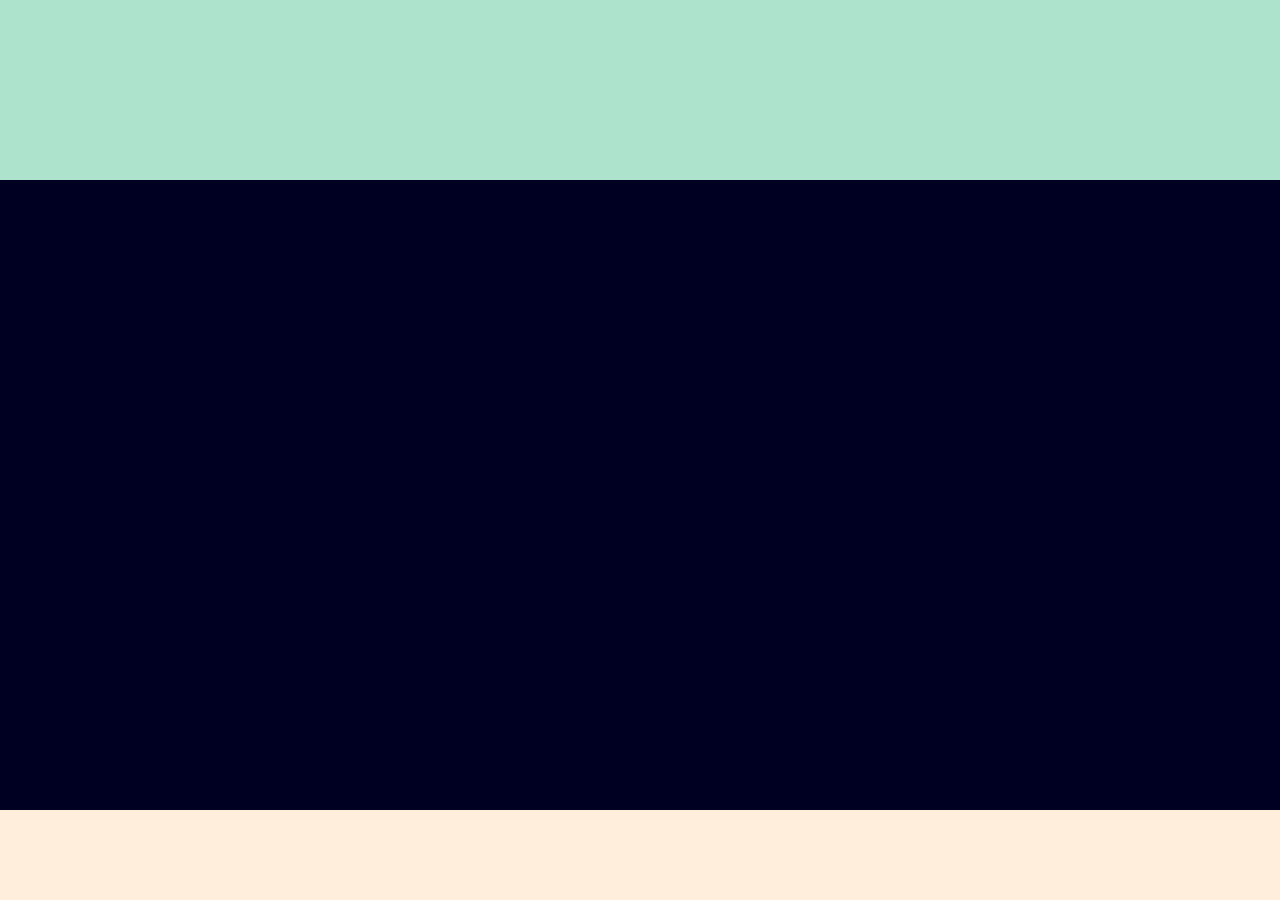
==== contacto.html @ 68c68ca0 "feat: :lipstick: cuestionario" ====
<!DOCTYPE html>
<html lang="es">
<head>
    <meta charset="UTF-8">
    <meta name="viewport" content="width=device-width, initial-scale=1.0">
    <title>Document</title>
    <link rel="stylesheet" href="./contacto_styles.css">
</head>
<body class="grid_general">
    <header class="header">
        


    </header>

    <main class="main">

    </main>

    <footer class="footer">

    </footer>
    
</body>
</html>
---- contacto_styles.css ----
:root{
    --cherry:#ade3cc;
    --blue-dark:#000022;
    --white-old:#FFEEDB;
    --blue-clear:#cd9ce0;
    --Terracota:#B26E63;
    --gris:#b2b2b2;

}

* {
  margin: 0;
  padding: 0;
  box-sizing: border-box;
}

.grid_general {
    display:grid;
    grid-template-areas: 
    "header"
    "main"
    "footer"
    ;
}

.header{
    grid-area: header;
    height: 20vh;
    background: #ade3cc;
}



main{
    grid-area: main;
    height: 70vh;
    background: #000022;
}



.footer{
    grid-area: footer;
    height: 10vh;
    background: #FFEEDB;
}
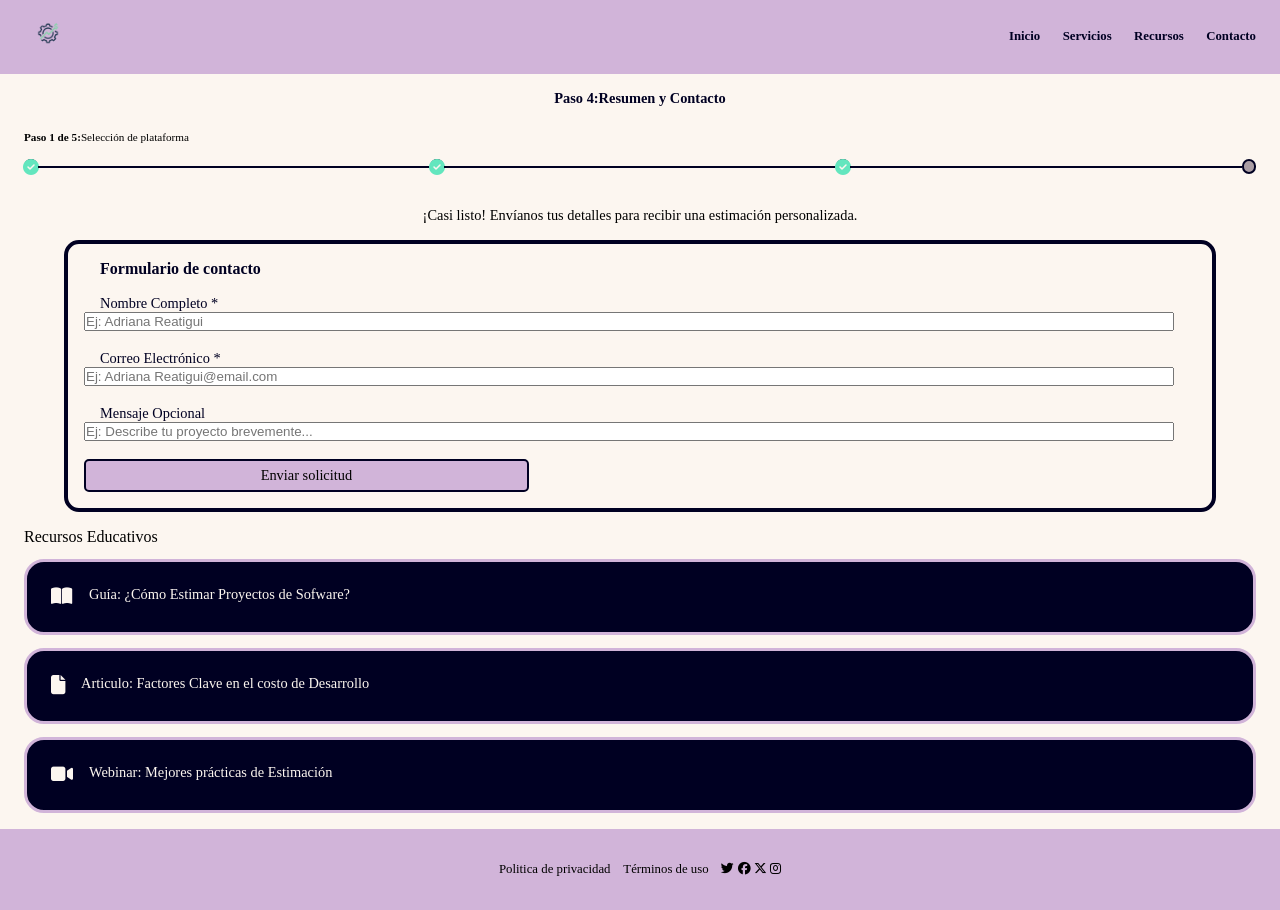
==== commit c0badeec: "feat: :sparkles: contacto y resultados" ====
--- a/contacto.html
+++ b/contacto.html
@@ -3,21 +3,115 @@
 <head>
     <meta charset="UTF-8">
     <meta name="viewport" content="width=device-width, initial-scale=1.0">
-    <title>Document</title>
+    <title>Contacto</title>
     <link rel="stylesheet" href="./contacto_styles.css">
+    <link rel="stylesheet" href="https://cdnjs.cloudflare.com/ajax/libs/font-awesome/6.5.1/css/all.min.css">
+
 </head>
 <body class="grid_general">
     <header class="header">
-        
+        <section class="header_container">
 
+            <div class="header_logo"></div>
 
+            <div class="header_nav">
+
+                <nav class="nav">
+                    <ol>
+                        <li><a href="./hola.html" target="_self" class="nav_text"><strong>Inicio</strong></a></li>
+                        <li><a href="./hola.html" target="_self" class="nav_text"><strong>Servicios</strong></a></li>
+                        <li><a href="./hola.html" target="_self" class="nav_text"><strong>Recursos</strong></a></li>
+                        <li><a href="./hola.html" target="_self" class="nav_text"><strong>Contacto</strong></a></li>
+                    </ol>
+                </nav>
+            </div>
+        </section>
     </header>
 
     <main class="main">
 
+        <section class="main_container">
+
+            <div class="main_title"><h1 class="title">Paso 4:Resumen y Contacto</h1></div>
+            <div class="main_pasos">
+                <p><strong>Paso 1 de 5:</strong>Selección de plataforma</p>
+                <div class="pasos_seleccion">
+                    <div class="circulo">
+                        <i class="fa-sharp fa-solid fa-circle-check" style="color: rgb(99, 230, 190);"></i>
+                    </div>
+                    <div class="linea"></div>
+                    <div class="circulo">
+                        <i class="fa-sharp fa-solid fa-circle-check" style="color: rgb(99, 230, 190);"></i>
+                    </div>
+                    <div class="linea"></div>
+                    <div class="circulo">
+                        <i class="fa-sharp fa-solid fa-circle-check" style="color: rgb(99, 230, 190);"></i>
+                    </div>
+                    <div class="linea"></div>
+                    <div class="circulo2"></div>
+                </div> 
+            </div>
+
+            <div class="main_text">
+                <p>¡Casi listo! Envíanos tus detalles para recibir una estimación personalizada.</p>
+            </div>
+            <div class="main_form">
+                
+                <form class="form">
+                    <h2 class="title_form">Formulario de contacto</h2>
+
+                    <div>
+                        <label for="" class="text_form">Nombre Completo * <br></label>
+                        <input type="text" class="box" placeholder="Ej: Adriana Reatigui"><br>
+                    </div>
+                    <div>
+                        <label for="" class="text_form">Correo Electrónico * <br></label>
+                        <input type="text" class="box" placeholder="Ej: Adriana Reatigui@email.com"><br>
+                    </div>
+                    <div>
+                        <label for="" class="text_form">Mensaje Opcional <br></label>
+                        <input type="text" class="box"placeholder="Ej: Describe tu proyecto brevemente..."><br>
+                    </div>
+                    <div class="form_enviar">Enviar solicitud</div>
+                </form>
+            </div>
+
+            <div>
+                <div class="resources">
+                    <div><p>Recursos Educativos</p></div>
+                    <div class="card">
+                        <div class="card_logo"><i class="fa-solid fa-book-open"></i></div>
+                        <div><p>Guía: ¿Cómo Estimar Proyectos de Sofware? </p></div>
+                    </div>
+                    <div class="card">
+                        <div class="card_logo"><i class="fa-solid fa-file"></i></div>
+                        <div>Articulo: Factores Clave en el costo de Desarrollo </div>
+
+                    </div>
+                    <div class="card">
+                        <div class="card_logo"><i class="fa-solid fa-video"></i></div>
+                        <div>Webinar: Mejores prácticas de Estimación </div>
+                    </div>
+                </div>
+            </div>
+
+        </section>
+
+
     </main>
+    <section class="main_auxiliar"></section>
 
     <footer class="footer">
+        <div class="footer_container">
+            <div class="footer_text"><p>Politica de privacidad</p></div>
+            <div class="footer_text"><p>Términos de uso</p></div>
+            <div class="footer_icon">
+                <i class="fa-brands fa-twitter"></i>
+                <i class="fa-brands fa-facebook"></i>
+                <i class="fa-brands fa-x-twitter"></i>
+                <i class="fa-brands fa-instagram"></i>
+            </div>
+        </div>
 
     </footer>
     
--- a/contacto_styles.css
+++ b/contacto_styles.css
@@ -1,21 +1,25 @@
 :root{
-    --cherry:#ade3cc;
+    --cherry:#a5f8df;
     --blue-dark:#000022;
-    --white-old:#FFEEDB;
+    --white-old:#fcf6f0;
     --blue-clear:#cd9ce0;
-    --Terracota:#B26E63;
-    --gris:#b2b2b2;
-
-}
-
-* {
+    --Terracota:#d1b4d9;
+    --gris:#aa9da4;
+
+}
+
+*{
   margin: 0;
   padding: 0;
   box-sizing: border-box;
 }
 
+
+
 .grid_general {
+    min-height: 100vh;
     display:grid;
+    grid-template-rows: auto 1fr auto;
     grid-template-areas: 
     "header"
     "main"
@@ -25,22 +29,214 @@
 
 .header{
     grid-area: header;
-    height: 20vh;
-    background: #ade3cc;
-}
-
-
+    background: var(--Terracota);
+}
+
+.header_container{
+    display: flex;
+    flex-direction: row;
+    justify-content: space-between;
+    align-items: center;
+    width: 100%;
+    height: 100%;
+    padding: 0.8rem 1.5rem;
+}
+
+.header_logo{
+    width: 3rem;
+    height: 3rem;
+    flex-shrink: 0;
+    background-image: url(./assets/logo.png);
+    background-position: center;
+    background-size: cover;
+    background-repeat: no-repeat;    
+}
+
+
+
+.nav ol{
+    display: flex;
+    flex-direction: row;
+    gap: 1.4rem;
+    list-style: none;
+    font-size: 0.8rem;
+}
+
+.nav_text{
+    text-decoration: none;
+    color: var(--blue-dark);
+    
+}
 
 main{
     grid-area: main;
-    height: 70vh;
+    width: 100%;
     background: #000022;
 }
 
-
+.main_container{
+    width: 100%;
+    display: flex;
+    flex-direction: column;
+    background: var(--white-old);
+}
+
+.main_title{
+    text-align: center;
+    font-size: 0.6rem;
+    padding-top: 1rem;
+    color: var(--blue-dark);
+    display:flex;
+    align-items: end;
+    justify-content: center;
+    
+}
+
+.main_pasos p{
+    font-size: 0.7rem;
+    padding: 1.5rem 1.5rem 0 1.5rem;
+}
+
+.pasos_seleccion{
+    width: 100%;
+    height: 2rem;
+    background: ;
+    display:flex;
+    justify-content: space-around;
+    align-items: center;
+    padding:1.5rem;
+
+}
+
+.circulo{
+    width: 0.9rem;
+    height: 0.9rem;
+    border-radius: 50%;
+    background-color: var(--white-old);
+    border: 2px solid var(--blue-dark);
+    font-size: 1rem;
+    display: flex;
+    justify-content: center;
+    align-items: center;
+    
+}
+
+.circulo2{
+    width: 0.9rem;
+    height: 0.9rem;
+    border-radius: 50%;
+    background-color: var(--gris);
+    border: 2px solid var(--blue-dark);
+    font-size: 1rem;
+    display: flex;
+    justify-content: center;
+    align-items: center;
+}
+
+.main_text{
+
+    text-align: center;
+    font-size: 0.9rem;
+    padding:1rem;
+}
+
+.linea{
+    height: 2px;
+    background-color:var(--blue-dark);
+    content:'';
+    flex:1;
+    background-color: var(--blue-dark);
+}
+
+.main_form{
+    background: var(--white-old);
+    display: flex;
+    justify-content: center;
+    align-items: center;
+}
+
+.form{
+    width: 90%;
+    height: 90%;
+    background: var(--white-old);
+    border: 4px solid var(--blue-dark);
+    border-radius: 15px;
+    display: flex;
+    flex-direction: column;
+    justify-content: center;
+    padding: 1rem;
+    
+}
+
+.title_form{
+    color: var(--blue-dark);
+    font-size: 1rem;
+    padding:0 1rem 1rem 1rem;
+}
+
+.text_form{
+    color:var(--blue-dark);
+    padding: 1rem;
+    font-size: 0.9rem;
+}
+
+.box{
+    display: flex;
+    justify-content: center;
+    width: 98%;
+    
+}
+
+.form_enviar{
+    width: 40%;
+    border: 2px solid var(--blue-dark);
+    font-size: 0.9rem;
+    text-align: center;
+    background: var(--Terracota);
+    border-radius: 5px;
+    padding: 0.4rem 0;
+    cursor: pointer;
+}
+
+.resources{
+    display: flex;
+    flex-direction: column;
+    gap: 0.8rem;
+    padding: 1rem 1.5rem;
+
+}
+
+.card{
+    display: flex;
+    gap:1rem;
+    width:100%;
+    height: 100%;
+    background-color: var(--blue-dark);
+    padding: 1.5rem;
+    border: 3px solid var(--Terracota);
+    color:var(--white-old);
+    border-radius: 20px;
+    font-size: 0.9rem;
+
+}
+
+.card_logo{
+    font-size: 1.2rem;
+}
 
 .footer{
     grid-area: footer;
-    height: 10vh;
-    background: #FFEEDB;
+    height: 9vh;
+    background: var(--Terracota);
+    display: flex;
+    align-items: center;
+    justify-content: center;
+}
+
+.footer_container{
+    display: flex;
+    justify-content: center;
+    align-items: center;
+    gap:0.8rem;
+    font-size: 0.8rem;
 }
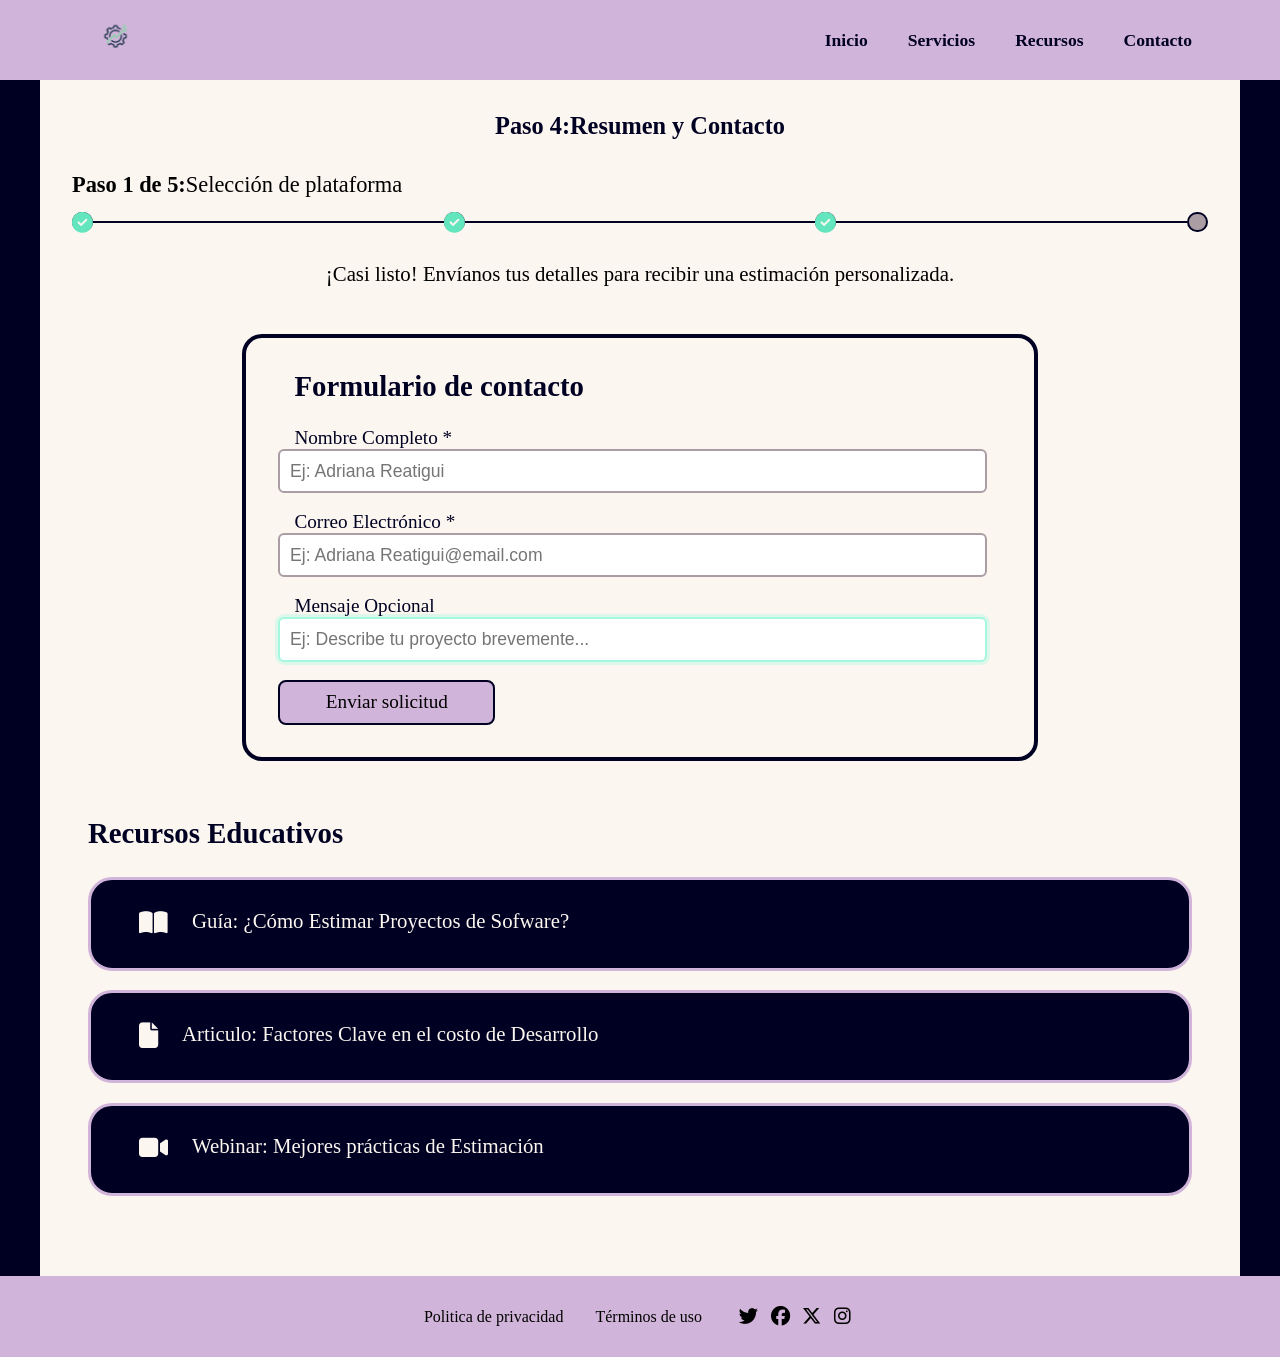
==== commit 3b82e7a9: "feat: :lipstick: responsive" ====
--- a/contacto.html
+++ b/contacto.html
@@ -32,8 +32,8 @@
 
         <section class="main_container">
 
-            <div class="main_title"><h1 class="title">Paso 4:Resumen y Contacto</h1></div>
-            <div class="main_pasos">
+            <section class="main_title"><h1 class="title">Paso 4:Resumen y Contacto</h1></section>
+            <section class="main_pasos">
                 <p><strong>Paso 1 de 5:</strong>Selección de plataforma</p>
                 <div class="pasos_seleccion">
                     <div class="circulo">
@@ -50,23 +50,23 @@
                     <div class="linea"></div>
                     <div class="circulo2"></div>
                 </div> 
-            </div>
+            </section>
 
-            <div class="main_text">
+            <section class="main_text">
                 <p>¡Casi listo! Envíanos tus detalles para recibir una estimación personalizada.</p>
-            </div>
-            <div class="main_form">
+            </section>
+            <section class="main_form">
                 
                 <form class="form">
                     <h2 class="title_form">Formulario de contacto</h2>
 
                     <div>
                         <label for="" class="text_form">Nombre Completo * <br></label>
-                        <input type="text" class="box" placeholder="Ej: Adriana Reatigui"><br>
+                        <input type="text" class="box" required placeholder="Ej: Adriana Reatigui"><br>
                     </div>
                     <div>
                         <label for="" class="text_form">Correo Electrónico * <br></label>
-                        <input type="text" class="box" placeholder="Ej: Adriana Reatigui@email.com"><br>
+                        <input type="text" class="box" required placeholder="Ej: Adriana Reatigui@email.com"><br>
                     </div>
                     <div>
                         <label for="" class="text_form">Mensaje Opcional <br></label>
@@ -74,23 +74,23 @@
                     </div>
                     <div class="form_enviar">Enviar solicitud</div>
                 </form>
-            </div>
+            </section>
 
             <div>
                 <div class="resources">
-                    <div><p>Recursos Educativos</p></div>
+                    <div class="resources_title"><p>Recursos Educativos</p></div>
                     <div class="card">
-                        <div class="card_logo"><i class="fa-solid fa-book-open"></i></div>
-                        <div><p>Guía: ¿Cómo Estimar Proyectos de Sofware? </p></div>
+                        <span class="card_logo"><i class="fa-solid fa-book-open"></i></span>
+                        <div class="text_resources"><p>Guía: ¿Cómo Estimar Proyectos de Sofware? </p></div>
                     </div>
                     <div class="card">
-                        <div class="card_logo"><i class="fa-solid fa-file"></i></div>
-                        <div>Articulo: Factores Clave en el costo de Desarrollo </div>
+                        <span class="card_logo"><i class="fa-solid fa-file"></i></span>
+                        <div class="text_resources"><p>Articulo: Factores Clave en el costo de Desarrollo</p></div>
 
                     </div>
                     <div class="card">
-                        <div class="card_logo"><i class="fa-solid fa-video"></i></div>
-                        <div>Webinar: Mejores prácticas de Estimación </div>
+                        <span class="card_logo"><i class="fa-solid fa-video"></i></span>
+                        <div class="text_resources"><p>Webinar: Mejores prácticas de Estimación</p></div>
                     </div>
                 </div>
             </div>
--- a/contacto_styles.css
+++ b/contacto_styles.css
@@ -1,38 +1,43 @@
-:root{
-    --cherry:#a5f8df;
-    --blue-dark:#000022;
-    --white-old:#fcf6f0;
-    --blue-clear:#cd9ce0;
-    --Terracota:#d1b4d9;
-    --gris:#aa9da4;
-
-}
-
-*{
-  margin: 0;
-  padding: 0;
-  box-sizing: border-box;
-}
-
-
-
+/* ════════════════════════════
+   VARIABLES Y RESET
+════════════════════════════ */
+:root {
+    --cherry: #a5f8df;
+    --blue-dark: #000022;
+    --white-old: #fcf6f0;
+    --blue-clear: #cd9ce0;
+    --Terracota: #d1b4d9;
+    --gris: #aa9da4;
+}
+
+* {
+    margin: 0;
+    padding: 0;
+    box-sizing: border-box;
+}
+
+/* ════════════════════════════
+   LAYOUT GENERAL
+════════════════════════════ */
 .grid_general {
     min-height: 100vh;
-    display:grid;
+    display: grid;
     grid-template-rows: auto 1fr auto;
-    grid-template-areas: 
-    "header"
-    "main"
-    "footer"
-    ;
-}
-
-.header{
+    grid-template-areas:
+        "header"
+        "main"
+        "footer";
+}
+
+/* ════════════════════════════
+   HEADER
+════════════════════════════ */
+.header {
     grid-area: header;
     background: var(--Terracota);
 }
 
-.header_container{
+.header_container {
     display: flex;
     flex-direction: row;
     justify-content: space-between;
@@ -42,19 +47,17 @@
     padding: 0.8rem 1.5rem;
 }
 
-.header_logo{
+.header_logo {
     width: 3rem;
     height: 3rem;
     flex-shrink: 0;
     background-image: url(./assets/logo.png);
     background-position: center;
     background-size: cover;
-    background-repeat: no-repeat;    
-}
-
-
-
-.nav ol{
+    background-repeat: no-repeat;
+}
+
+.nav ol {
     display: flex;
     flex-direction: row;
     gap: 1.4rem;
@@ -62,53 +65,59 @@
     font-size: 0.8rem;
 }
 
-.nav_text{
+.nav_text {
     text-decoration: none;
     color: var(--blue-dark);
-    
-}
-
-main{
+    /* AGREGADO: transición hover nav */
+    transition: opacity 0.2s ease;
+}
+
+/* AGREGADO: hover nav */
+.nav_text:hover {
+    opacity: 0.6;
+}
+
+/* ════════════════════════════
+   MAIN
+════════════════════════════ */
+main {
     grid-area: main;
     width: 100%;
     background: #000022;
 }
 
-.main_container{
+.main_container {
     width: 100%;
     display: flex;
     flex-direction: column;
     background: var(--white-old);
 }
 
-.main_title{
+.main_title {
     text-align: center;
     font-size: 0.6rem;
     padding-top: 1rem;
     color: var(--blue-dark);
-    display:flex;
+    display: flex;
     align-items: end;
     justify-content: center;
-    
-}
-
-.main_pasos p{
+}
+
+.main_pasos p {
     font-size: 0.7rem;
     padding: 1.5rem 1.5rem 0 1.5rem;
 }
 
-.pasos_seleccion{
+.pasos_seleccion {
     width: 100%;
     height: 2rem;
-    background: ;
-    display:flex;
+    display: flex;
     justify-content: space-around;
     align-items: center;
-    padding:1.5rem;
-
-}
-
-.circulo{
+    padding: 1.5rem;
+}
+
+.circulo {
     width: 0.9rem;
     height: 0.9rem;
     border-radius: 50%;
@@ -118,10 +127,9 @@
     display: flex;
     justify-content: center;
     align-items: center;
-    
-}
-
-.circulo2{
+}
+
+.circulo2 {
     width: 0.9rem;
     height: 0.9rem;
     border-radius: 50%;
@@ -133,31 +141,29 @@
     align-items: center;
 }
 
-.main_text{
-
+.main_text {
     text-align: center;
     font-size: 0.9rem;
-    padding:1rem;
-}
-
-.linea{
+    padding: 1rem;
+}
+
+.linea {
     height: 2px;
-    background-color:var(--blue-dark);
-    content:'';
-    flex:1;
+    content: '';
+    flex: 1;
     background-color: var(--blue-dark);
 }
 
-.main_form{
+/* ── Formulario ── */
+.main_form {
     background: var(--white-old);
     display: flex;
     justify-content: center;
     align-items: center;
 }
 
-.form{
+.form {
     width: 90%;
-    height: 90%;
     background: var(--white-old);
     border: 4px solid var(--blue-dark);
     border-radius: 15px;
@@ -165,29 +171,58 @@
     flex-direction: column;
     justify-content: center;
     padding: 1rem;
-    
-}
-
-.title_form{
+    /* AGREGADO: transición hover en el form */
+    transition: box-shadow 0.3s ease;
+}
+
+/* AGREGADO: hover suave en el formulario */
+.form:hover {
+    box-shadow: 0 6px 24px rgba(0, 0, 34, 0.15);
+}
+
+.title_form {
     color: var(--blue-dark);
     font-size: 1rem;
-    padding:0 1rem 1rem 1rem;
-}
-
-.text_form{
-    color:var(--blue-dark);
+    padding: 0 1rem 1rem 1rem;
+}
+
+.text_form {
+    color: var(--blue-dark);
     padding: 1rem;
     font-size: 0.9rem;
 }
 
-.box{
+.box {
     display: flex;
     justify-content: center;
     width: 98%;
-    
-}
-
-.form_enviar{
+    padding: 0.4rem;
+    /* AGREGADO: borde y transición en inputs */
+    border: 2px solid var(--gris);
+    border-radius: 6px;
+    outline: none;
+    transition: border-color 0.2s ease, box-shadow 0.2s ease;
+}
+
+/* Campo válido — cuando tiene contenido correcto */
+.box:valid {
+    border-color: var(--cherry);
+    box-shadow: 0 0 0 3px rgba(165, 248, 223, 0.35);
+}
+
+/* Campo inválido — cuando está vacío o mal escrito Y ya fue tocado */
+.box:invalid:not(:placeholder-shown) {
+    border-color: #e05c5c;
+    box-shadow: 0 0 0 3px rgba(224, 92, 92, 0.2);
+}
+
+/* AGREGADO: focus en inputs */
+.box:focus {
+    border-color: var(--blue-dark);
+    box-shadow: 0 0 0 3px rgba(0, 0, 34, 0.1);
+}
+
+.form_enviar {
     width: 40%;
     border: 2px solid var(--blue-dark);
     font-size: 0.9rem;
@@ -196,35 +231,86 @@
     border-radius: 5px;
     padding: 0.4rem 0;
     cursor: pointer;
-}
-
-.resources{
+    /* AGREGADO: transición hover botón enviar */
+    transition: transform 0.2s ease, box-shadow 0.2s ease, background 0.2s ease;
+    position: relative;
+    overflow: hidden;
+}
+
+/* AGREGADO: hover botón enviar */
+.form_enviar:hover {
+    transform: translateY(-2px);
+    box-shadow: 0 5px 15px rgba(0, 0, 34, 0.2);
+    background: var(--blue-clear);
+}
+
+.form_enviar:active {
+    transform: translateY(0);
+    box-shadow: none;
+}
+
+/* AGREGADO: brillo deslizante en botón enviar */
+.form_enviar::after {
+    content: '';
+    position: absolute;
+    top: 0;
+    left: -75%;
+    width: 50%;
+    height: 100%;
+    background: rgba(255, 255, 255, 0.2);
+    transform: skewX(-20deg);
+    transition: left 0.4s ease;
+}
+
+.form_enviar:hover::after {
+    left: 125%;
+}
+
+/* ── Recursos ── */
+.resources {
     display: flex;
     flex-direction: column;
     gap: 0.8rem;
     padding: 1rem 1.5rem;
-
-}
-
-.card{
-    display: flex;
-    gap:1rem;
-    width:100%;
-    height: 100%;
+}
+
+.resources_title p {
+    font-size: 1rem;
+    font-weight: 600;
+    color: var(--blue-dark);
+    padding-bottom: 0.3rem;
+}
+
+.card {
+    display: flex;
+    gap: 1rem;
+    width: 100%;
     background-color: var(--blue-dark);
     padding: 1.5rem;
     border: 3px solid var(--Terracota);
-    color:var(--white-old);
+    color: var(--white-old);
     border-radius: 20px;
     font-size: 0.9rem;
-
-}
-
-.card_logo{
+    /* AGREGADO: transición hover cards */
+    transition: transform 0.25s ease, box-shadow 0.25s ease, border-color 0.25s ease;
+    cursor: pointer;
+}
+
+/* AGREGADO: hover cards recursos */
+.card:hover {
+    transform: translateX(6px);
+    box-shadow: 0 6px 20px rgba(0, 0, 34, 0.25);
+    border-color: var(--cherry);
+}
+
+.card_logo {
     font-size: 1.2rem;
 }
 
-.footer{
+/* ════════════════════════════
+   FOOTER
+════════════════════════════ */
+.footer {
     grid-area: footer;
     height: 9vh;
     background: var(--Terracota);
@@ -233,10 +319,228 @@
     justify-content: center;
 }
 
-.footer_container{
-    display: flex;
-    justify-content: center;
-    align-items: center;
-    gap:0.8rem;
+.footer_container {
+    display: flex;
+    justify-content: center;
+    align-items: center;
+    gap: 0.8rem;
     font-size: 0.8rem;
+}
+
+/* AGREGADO: hover íconos footer */
+.footer_icon i {
+    margin: 0 0.3rem;
+    cursor: pointer;
+    transition: transform 0.2s ease, opacity 0.2s ease;
+}
+
+.footer_icon i:hover {
+    transform: scale(1.3);
+    opacity: 0.7;
+}
+
+/* ════════════════════════════
+   TABLET — min-width: 768px
+════════════════════════════ */
+@media (min-width: 768px) {
+
+    /* CORREGIDO: logo más pequeño para que no desborde */
+    .header {
+        min-height: 70px;
+        padding: 0;
+    }
+
+    .header_container {
+        padding: 0 2rem;
+        height: 100%;
+    }
+
+    .header_logo {
+        /* CORREGIDO: era 9rem, desbordaba el header */
+        width: 50px;
+        height: 50px;
+    }
+
+    .nav ol {
+        font-size: 1.2rem;
+    }
+
+    .main_title {
+        font-size: 1rem;
+    }
+
+    .main_pasos p {
+        font-size: 1.6rem;
+    }
+
+    .circulo {
+        font-size: 1.5rem;
+    }
+
+    .circulo2 {
+        font-size: 1.5rem;
+    }
+
+    .main_text p {
+        font-size: 1.4rem;
+    }
+
+    .title_form {
+        font-size: 1.5rem;
+    }
+
+    .text_form {
+        font-size: 1.2rem;
+    }
+
+    .box {
+        font-size: 1.1rem;
+    }
+
+    .form_enviar {
+        font-size: 1.2rem;
+    }
+
+    .card {
+        padding-left: 8rem;
+    }
+
+    .resources_title p {
+        font-size: 1.6rem;
+    }
+
+    .text_resources p {
+        font-size: 1.3rem;
+    }
+
+    /* CORREGIDO: era "font-size: 8rem," — coma en lugar de punto y coma, rompía el CSS */
+    .footer_text p {
+        font-size: 1.1rem;
+    }
+}
+
+/* ════════════════════════════
+   DESKTOP — min-width: 1024px
+   AGREGADO: este bloque es nuevo
+════════════════════════════ */
+@media (min-width: 1024px) {
+
+    .header {
+        min-height: 80px;
+    }
+
+    .header_container {
+        max-width: 1200px;
+        margin: 0 auto;
+        padding: 0 3rem;
+    }
+
+    .header_logo {
+        width: 55px;
+        height: 55px;
+    }
+
+    .nav ol {
+        font-size: 1.1rem;
+        gap: 2.5rem;
+    }
+
+    .main_container {
+        max-width: 1200px;
+        margin: 0 auto;
+        padding-bottom: 3rem;
+    }
+
+    .main_title {
+        font-size: 1.3rem;
+        padding-top: 2rem;
+    }
+
+    .main_pasos p {
+        font-size: 1.4rem;
+        padding: 2rem 2rem 0 2rem;
+    }
+
+    .pasos_seleccion {
+        padding: 1.5rem 2rem;
+    }
+
+    .circulo,
+    .circulo2 {
+        width: 1.3rem;
+        height: 1.3rem;
+        font-size: 1.3rem;
+    }
+
+    .main_text p {
+        font-size: 1.3rem;
+    }
+
+    /* En desktop el form y recursos van en dos columnas */
+    .main_form {
+        padding: 2rem;
+    }
+
+    .form {
+        width: 70%;
+        padding: 2rem;
+        border-radius: 20px;
+    }
+
+    .title_form {
+        font-size: 1.8rem;
+        padding: 0 1rem 1.5rem 1rem;
+    }
+
+    .text_form {
+        font-size: 1.2rem;
+    }
+
+    .box {
+        font-size: 1.1rem;
+        padding: 0.6rem;
+    }
+
+    .form_enviar {
+        font-size: 1.2rem;
+        width: 30%;
+        padding: 0.6rem 0;
+        border-radius: 8px;
+    }
+
+    .resources {
+        padding: 1.5rem 3rem 2rem 3rem;
+        gap: 1.2rem;
+    }
+
+    .resources_title p {
+        font-size: 1.8rem;
+        padding-bottom: 0.5rem;
+    }
+
+    .card {
+        padding: 1.8rem 3rem;
+        border-radius: 24px;
+        gap: 1.5rem;
+    }
+
+    .card_logo {
+        font-size: 1.6rem;
+    }
+
+    .text_resources p {
+        font-size: 1.3rem;
+    }
+
+    .footer_container {
+        gap: 2rem;
+    }
+
+    .footer_text p {
+        font-size: 1rem;
+    }
+
+    .footer_icon i {
+        font-size: 1.2rem;
+    }
 }
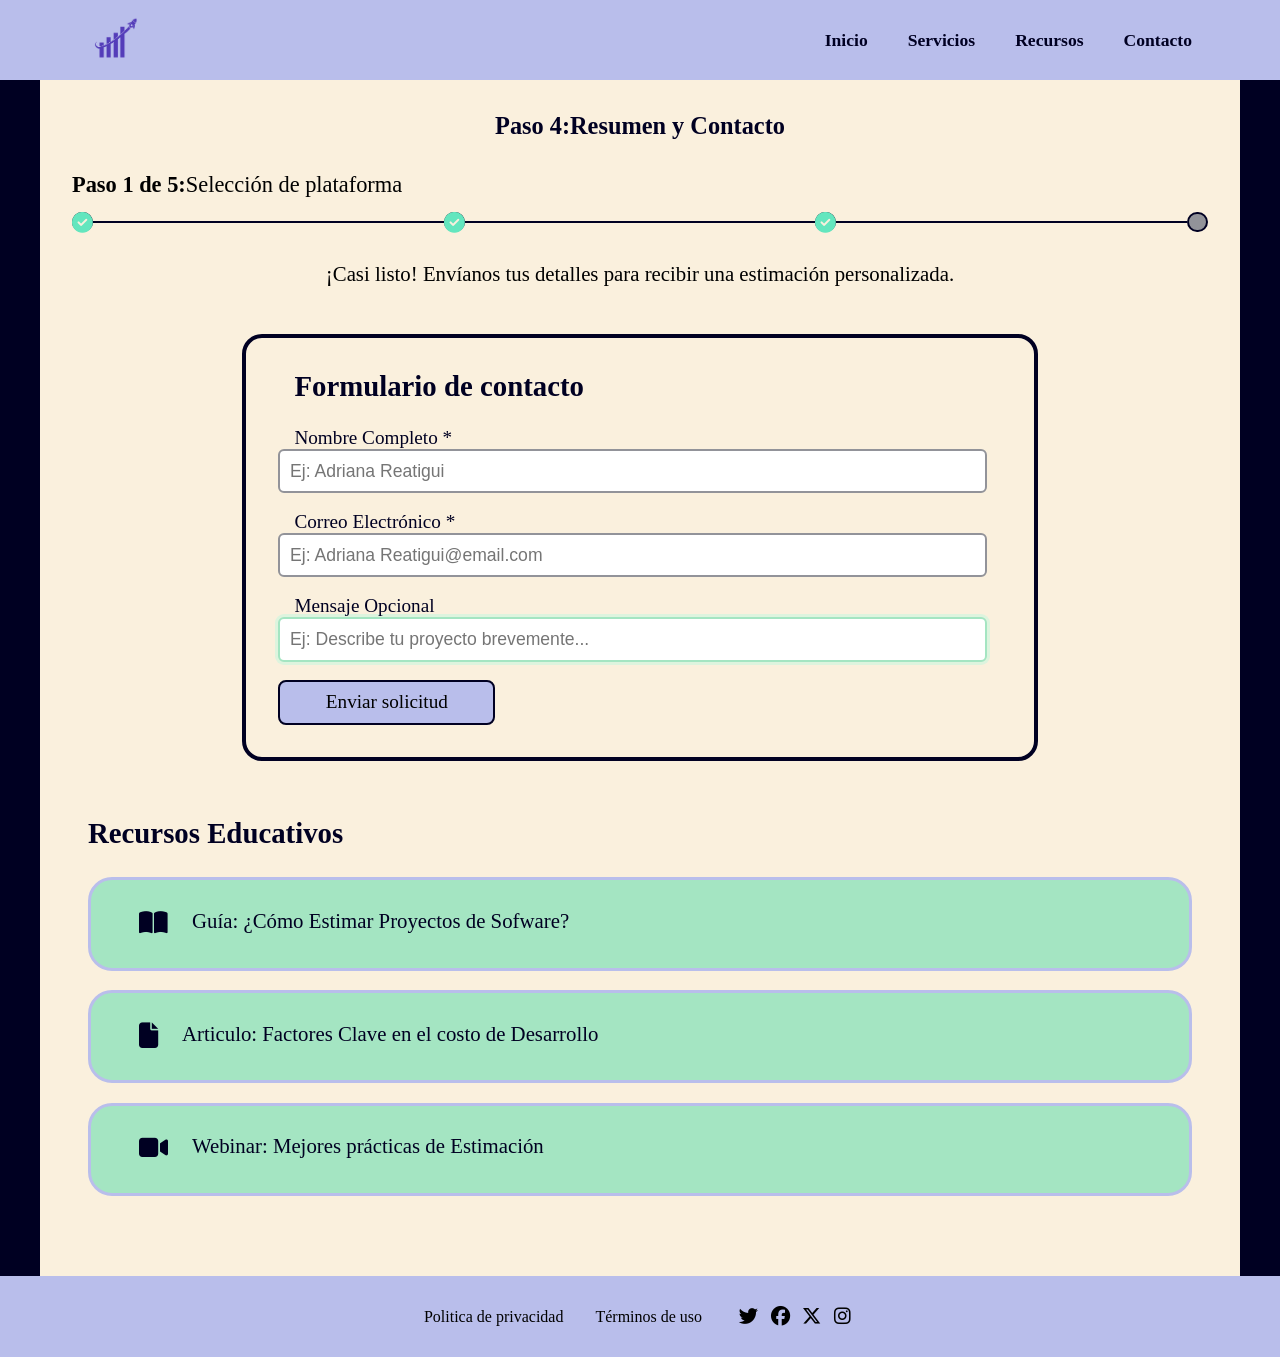
==== commit 3152c75e: "style: :lipstick:" ====
--- a/contacto.html
+++ b/contacto.html
@@ -18,10 +18,10 @@
 
                 <nav class="nav">
                     <ol>
-                        <li><a href="./hola.html" target="_self" class="nav_text"><strong>Inicio</strong></a></li>
-                        <li><a href="./hola.html" target="_self" class="nav_text"><strong>Servicios</strong></a></li>
-                        <li><a href="./hola.html" target="_self" class="nav_text"><strong>Recursos</strong></a></li>
-                        <li><a href="./hola.html" target="_self" class="nav_text"><strong>Contacto</strong></a></li>
+                        <li><a href="./index.html" target="_self" class="nav_text"><strong>Inicio</strong></a></li>
+                        <li><a href="./cuestionario.html" target="_self" class="nav_text"><strong>Servicios</strong></a></li>
+                        <li><a href="./resultados.html" target="_self" class="nav_text"><strong>Recursos</strong></a></li>
+                        <li><a href="./contacto.html" target="_self" class="nav_text"><strong>Contacto</strong></a></li>
                     </ol>
                 </nav>
             </div>
--- a/contacto_styles.css
+++ b/contacto_styles.css
@@ -1,13 +1,12 @@
-/* ════════════════════════════
-   VARIABLES Y RESET
-════════════════════════════ */
+/* VARIABLES Y RESET */
 :root {
-    --cherry: #a5f8df;
-    --blue-dark: #000022;
-    --white-old: #fcf6f0;
-    --blue-clear: #cd9ce0;
-    --Terracota: #d1b4d9;
-    --gris: #aa9da4;
+    --cherry:    #a4e5c2;  
+    --blue-dark: #000022;  
+    --white-old: #faf0dd;  
+    --blue-clear:#f2b8b8;  
+    --Terracota: #b9beeb;  
+    --gris:#929399;
+
 }
 
 * {
@@ -16,9 +15,7 @@
     box-sizing: border-box;
 }
 
-/* ════════════════════════════
-   LAYOUT GENERAL
-════════════════════════════ */
+/*  LAYOUT GENERAL */
 .grid_general {
     min-height: 100vh;
     display: grid;
@@ -29,9 +26,7 @@
         "footer";
 }
 
-/* ════════════════════════════
-   HEADER
-════════════════════════════ */
+/*HEADER */
 .header {
     grid-area: header;
     background: var(--Terracota);
@@ -72,14 +67,12 @@
     transition: opacity 0.2s ease;
 }
 
-/* AGREGADO: hover nav */
+
 .nav_text:hover {
     opacity: 0.6;
 }
 
-/* ════════════════════════════
-   MAIN
-════════════════════════════ */
+/*  MAIN */
 main {
     grid-area: main;
     width: 100%;
@@ -171,11 +164,10 @@
     flex-direction: column;
     justify-content: center;
     padding: 1rem;
-    /* AGREGADO: transición hover en el form */
     transition: box-shadow 0.3s ease;
 }
 
-/* AGREGADO: hover suave en el formulario */
+
 .form:hover {
     box-shadow: 0 6px 24px rgba(0, 0, 34, 0.15);
 }
@@ -197,26 +189,25 @@
     justify-content: center;
     width: 98%;
     padding: 0.4rem;
-    /* AGREGADO: borde y transición en inputs */
     border: 2px solid var(--gris);
     border-radius: 6px;
     outline: none;
     transition: border-color 0.2s ease, box-shadow 0.2s ease;
 }
 
-/* Campo válido — cuando tiene contenido correcto */
+
 .box:valid {
     border-color: var(--cherry);
     box-shadow: 0 0 0 3px rgba(165, 248, 223, 0.35);
 }
 
-/* Campo inválido — cuando está vacío o mal escrito Y ya fue tocado */
+
 .box:invalid:not(:placeholder-shown) {
     border-color: #e05c5c;
     box-shadow: 0 0 0 3px rgba(224, 92, 92, 0.2);
 }
 
-/* AGREGADO: focus en inputs */
+
 .box:focus {
     border-color: var(--blue-dark);
     box-shadow: 0 0 0 3px rgba(0, 0, 34, 0.1);
@@ -231,13 +222,12 @@
     border-radius: 5px;
     padding: 0.4rem 0;
     cursor: pointer;
-    /* AGREGADO: transición hover botón enviar */
     transition: transform 0.2s ease, box-shadow 0.2s ease, background 0.2s ease;
     position: relative;
     overflow: hidden;
 }
 
-/* AGREGADO: hover botón enviar */
+
 .form_enviar:hover {
     transform: translateY(-2px);
     box-shadow: 0 5px 15px rgba(0, 0, 34, 0.2);
@@ -249,7 +239,7 @@
     box-shadow: none;
 }
 
-/* AGREGADO: brillo deslizante en botón enviar */
+
 .form_enviar::after {
     content: '';
     position: absolute;
@@ -266,7 +256,6 @@
     left: 125%;
 }
 
-/* ── Recursos ── */
 .resources {
     display: flex;
     flex-direction: column;
@@ -285,18 +274,17 @@
     display: flex;
     gap: 1rem;
     width: 100%;
-    background-color: var(--blue-dark);
+    background-color: var(--cherry);
     padding: 1.5rem;
     border: 3px solid var(--Terracota);
-    color: var(--white-old);
+    color: var(--blue-dark);
     border-radius: 20px;
     font-size: 0.9rem;
-    /* AGREGADO: transición hover cards */
     transition: transform 0.25s ease, box-shadow 0.25s ease, border-color 0.25s ease;
     cursor: pointer;
 }
 
-/* AGREGADO: hover cards recursos */
+
 .card:hover {
     transform: translateX(6px);
     box-shadow: 0 6px 20px rgba(0, 0, 34, 0.25);
@@ -307,9 +295,7 @@
     font-size: 1.2rem;
 }
 
-/* ════════════════════════════
-   FOOTER
-════════════════════════════ */
+/*FOOTER */
 .footer {
     grid-area: footer;
     height: 9vh;
@@ -327,7 +313,6 @@
     font-size: 0.8rem;
 }
 
-/* AGREGADO: hover íconos footer */
 .footer_icon i {
     margin: 0 0.3rem;
     cursor: pointer;
@@ -339,12 +324,10 @@
     opacity: 0.7;
 }
 
-/* ════════════════════════════
-   TABLET — min-width: 768px
-════════════════════════════ */
+/* TABLET — min-width: 768px */
 @media (min-width: 768px) {
 
-    /* CORREGIDO: logo más pequeño para que no desborde */
+   
     .header {
         min-height: 70px;
         padding: 0;
@@ -356,7 +339,7 @@
     }
 
     .header_logo {
-        /* CORREGIDO: era 9rem, desbordaba el header */
+        
         width: 50px;
         height: 50px;
     }
@@ -413,16 +396,12 @@
         font-size: 1.3rem;
     }
 
-    /* CORREGIDO: era "font-size: 8rem," — coma en lugar de punto y coma, rompía el CSS */
+   
     .footer_text p {
         font-size: 1.1rem;
     }
 }
 
-/* ════════════════════════════
-   DESKTOP — min-width: 1024px
-   AGREGADO: este bloque es nuevo
-════════════════════════════ */
 @media (min-width: 1024px) {
 
     .header {
@@ -476,7 +455,7 @@
         font-size: 1.3rem;
     }
 
-    /* En desktop el form y recursos van en dos columnas */
+   
     .main_form {
         padding: 2rem;
     }
